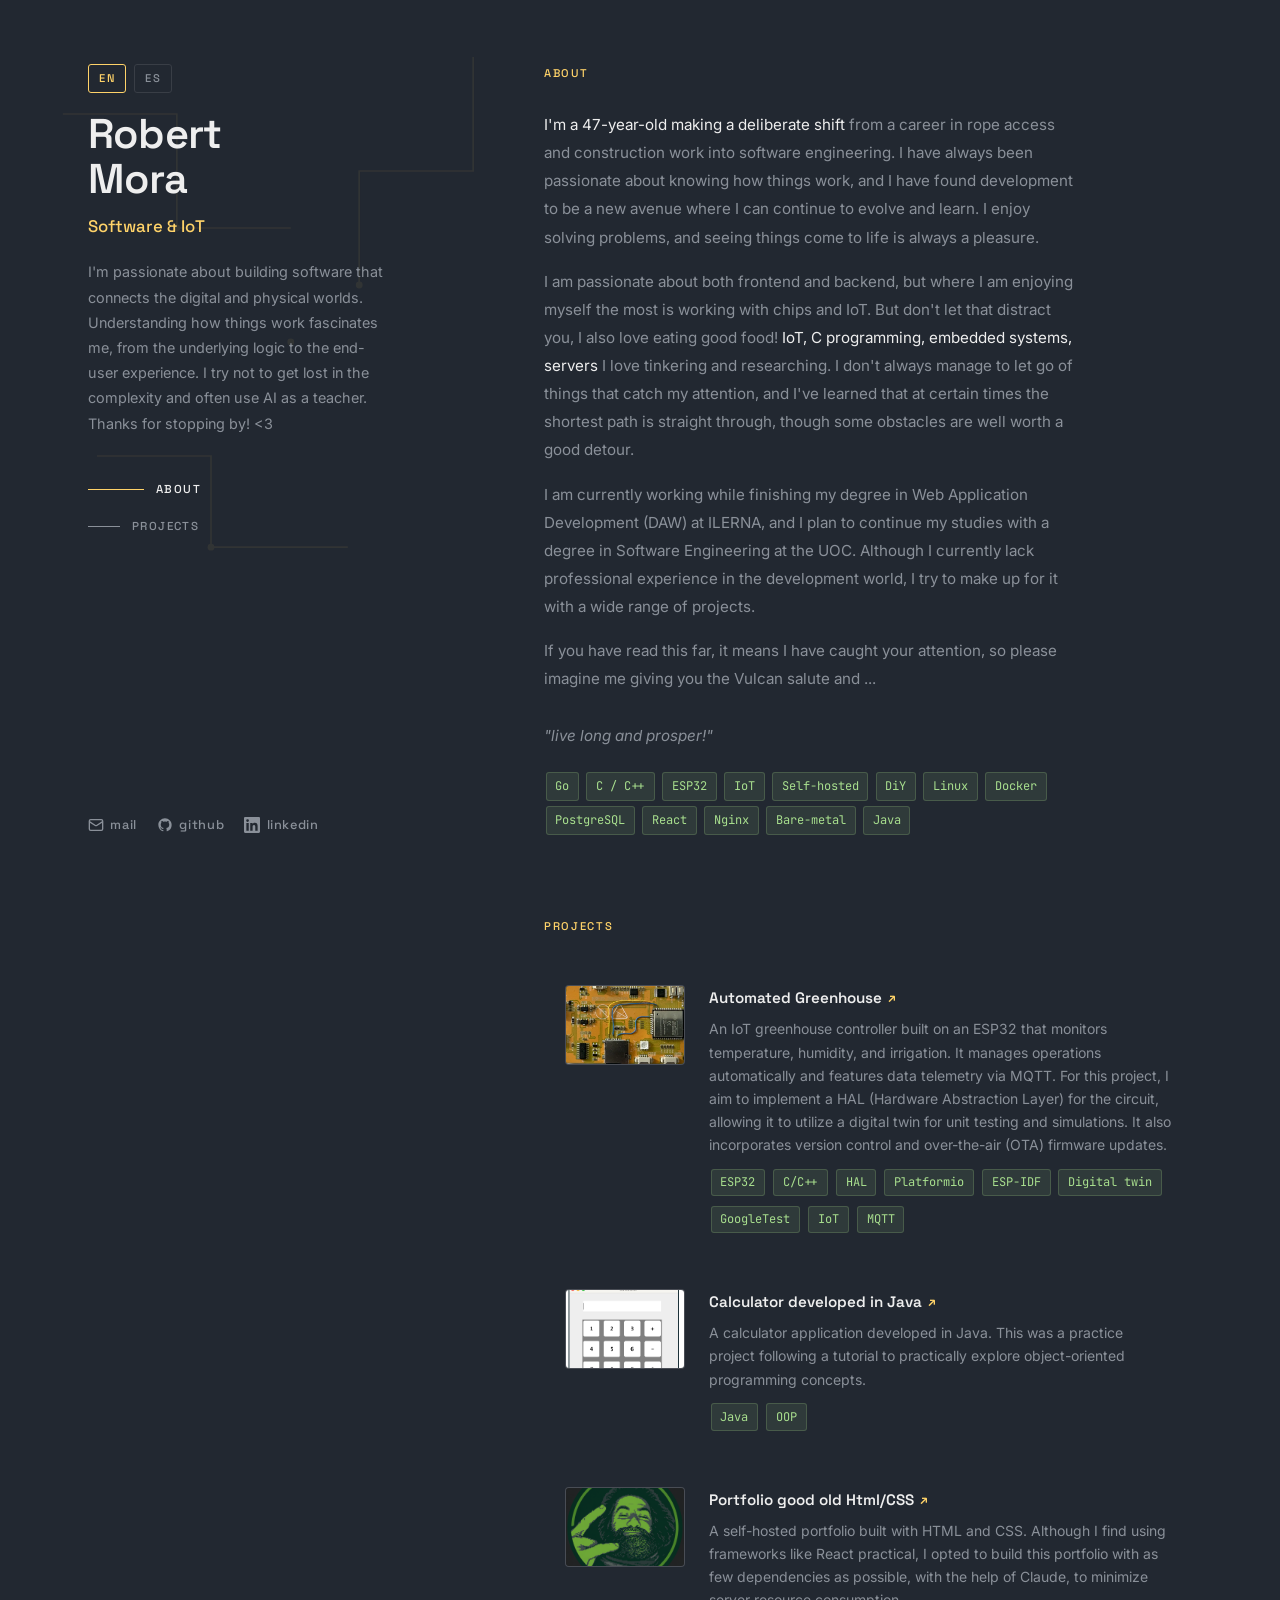
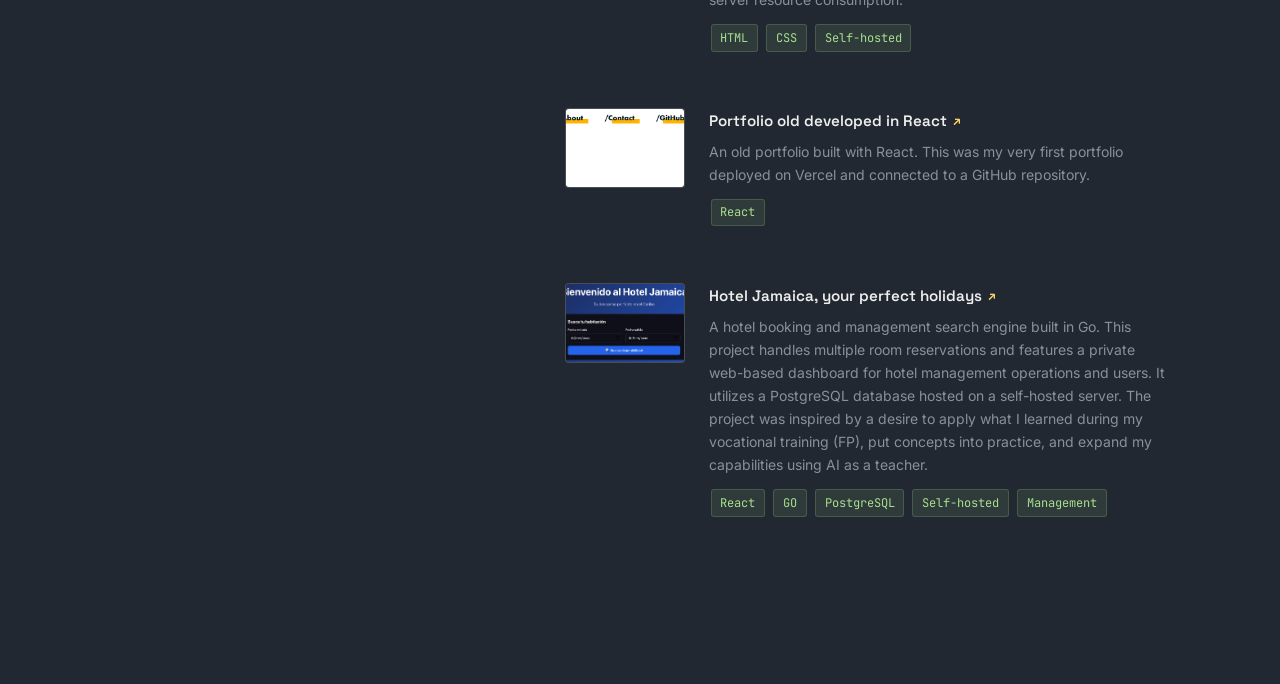
==== html/index.html @ 965823fd "added favicon and img folder, also images" ====
<!DOCTYPE html>
<html lang="en">
<head>
  <meta charset="UTF-8" />
  <meta name="viewport" content="width=device-width, initial-scale=1.0" />
  <meta name="description" content="Robert Mora — Software Engineer specialising in IoT, bare-metal programming and full-stack web development." />
  <title>Robert Mora</title>
  <link rel="stylesheet" href="styles.css" />
  <link rel="icon" type="image/png" href="../img/favicon.png" />
</head>
<body>

  <div class="mobile-indicator" id="mobileIndicator">
    <span class="mobile-section-name" id="mobileSectionName">About</span>
  </div>

  <div class="layout">

    <!-- ── LEFT PANEL ── -->
    <aside class="left" aria-label="Profile">
      <svg class="circuit-bg" viewBox="0 0 400 600" fill="none" xmlns="http://www.w3.org/2000/svg" aria-hidden="true">
        <path d="M20 100 H120 V200 H220 V300" stroke="#FFD369" stroke-width="1.5" class="trace" style="animation-delay:0s"/>
        <path d="M380 50 V150 H280 V250 H180" stroke="#FFD369" stroke-width="1.5" class="trace" style="animation-delay:0.6s"/>
        <path d="M50 400 H150 V480 H300 V550" stroke="#FFD369" stroke-width="1.5" class="trace" style="animation-delay:1.2s"/>
        <circle cx="120" cy="200" r="3" fill="#FFD369"/>
        <circle cx="220" cy="300" r="3" fill="#FFD369"/>
        <circle cx="280" cy="250" r="3" fill="#FFD369"/>
        <circle cx="150" cy="480" r="3" fill="#FFD369"/>
      </svg>

      <div class="left-inner">
        <div>
          <div class="lang-toggle">
            <span class="lang-btn active" aria-current="true">EN</span>
            <a href="spanish.html" class="lang-btn">ES</a>
          </div>

          <h1 class="name">Robert<br>Mora</h1>
          <p class="role">Software & IoT</p>
          <p class="bio">
            I'm passionate about building software that connects the digital and physical worlds.
            Understanding how things work fascinates me, from the underlying logic to the end-user
            experience.
            I try not to get lost in the complexity and often use AI as a teacher.
            Thanks for stopping by! <3
          </p>

          <nav aria-label="Page sections">
            <ul class="nav" id="siteNav">
              <li class="nav-item active" data-target="about">
                <a href="#about">
                  <span class="nav-line" aria-hidden="true"></span>
                  <span class="nav-label">About</span>
                </a>
              </li>
              <li class="nav-item" data-target="projects">
                <a href="#projects">
                  <span class="nav-line" aria-hidden="true"></span>
                  <span class="nav-label">Projects</span>
                </a>
              </li>
            </ul>
          </nav>
        </div>

        <div>
          <nav class="socials" aria-label="Contact and social links">
            <a href="mailto:hola@robertmora.dev" class="social-link" aria-label="Send email">
              <svg viewBox="0 0 24 24" fill="none" stroke="currentColor" stroke-width="2" aria-hidden="true">
                <rect x="2" y="4" width="20" height="16" rx="2"/>
                <path d="m22 7-8.97 5.7a1.94 1.94 0 0 1-2.06 0L2 7"/>
              </svg>
              mail
            </a>
            <a href="https://github.com/robertmoar" class="social-link" target="_blank" rel="noopener noreferrer" aria-label="GitHub profile">
              <svg viewBox="0 0 24 24" fill="currentColor" aria-hidden="true">
                <path d="M12 2C6.477 2 2 6.484 2 12.017c0 4.425 2.865 8.18 6.839 9.504.5.092.682-.217.682-.483 0-.237-.008-.868-.013-1.703-2.782.605-3.369-1.343-3.369-1.343-.454-1.158-1.11-1.466-1.11-1.466-.908-.62.069-.608.069-.608 1.003.07 1.531 1.032 1.531 1.032.892 1.53 2.341 1.088 2.91.832.092-.647.35-1.088.636-1.338-2.22-.253-4.555-1.113-4.555-4.951 0-1.093.39-1.988 1.029-2.688-.103-.253-.446-1.272.098-2.65 0 0 .84-.27 2.75 1.026A9.564 9.564 0 0 1 12 6.844a9.59 9.59 0 0 1 2.504.337c1.909-1.296 2.747-1.027 2.747-1.027.546 1.379.202 2.398.1 2.651.64.7 1.028 1.595 1.028 2.688 0 3.848-2.339 4.695-4.566 4.943.359.309.678.92.678 1.855 0 1.338-.012 2.419-.012 2.747 0 .268.18.58.688.482A10.02 10.02 0 0 0 22 12.017C22 6.484 17.522 2 12 2z"/>
              </svg>
              github
            </a>
            <a href="https://www.linkedin.com/in/robertmorasanchez/" class="social-link" target="_blank" rel="noopener noreferrer" aria-label="LinkedIn profile">
              <svg viewBox="0 0 24 24" fill="currentColor" aria-hidden="true">
                <path d="M20.447 20.452h-3.554v-5.569c0-1.328-.027-3.037-1.852-3.037-1.853 0-2.136 1.445-2.136 2.939v5.667H9.351V9h3.414v1.561h.046c.477-.9 1.637-1.85 3.37-1.85 3.601 0 4.267 2.37 4.267 5.455v6.286zM5.337 7.433a2.062 2.062 0 0 1-2.063-2.065 2.064 2.064 0 1 1 2.063 2.065zm1.782 13.019H3.555V9h3.564v11.452zM22.225 0H1.771C.792 0 0 .774 0 1.729v20.542C0 23.227.792 24 1.771 24h20.451C23.2 24 24 23.227 24 22.271V1.729C24 .774 23.2 0 22.222 0h.003z"/>
              </svg>
              linkedin
            </a>
          </nav>
        </div>
      </div>
    </aside>

    <!-- ── RIGHT PANEL ── -->
    <main class="right">

      <section class="section" id="about" aria-labelledby="about-heading">
        <p class="section-label" id="about-heading">About</p>
        <div class="about-text">
          <p>
            <span class="about-highlight">I'm a 47-year-old making a deliberate shift</span> from
            a career in rope access and construction work into software engineering.
            I have always been passionate about knowing how things work, and I have
            found development to be a new avenue where I can continue to evolve and learn.
            I enjoy solving problems, and seeing things come to life is always a pleasure.
          </p>
          <p>
            I am passionate about both frontend and backend, but where I am enjoying myself the most is
            working with chips and IoT. But don't let that distract you, I also love eating good food!
            <span class="about-highlight">IoT, C programming, embedded systems, servers</span>
            I love tinkering and researching. I don't always manage to let go of things that catch my attention,
            and I've learned that at certain times the shortest path is straight through, though some
            obstacles are well worth a good detour.
          </p>
          <p>
            I am currently working while finishing my degree in Web Application Development (DAW) at ILERNA,
            and I plan to continue my studies with a degree in Software Engineering at the UOC.
            Although I currently lack professional experience in the development world, I try
            to make up for it with a wide range of projects.
          </p>
          <p>
            If you have read this far, it means I have caught your attention, so please imagine
            me giving you the Vulcan salute and ...<br><br>
            <i>"live long and prosper!"</i>
          </p>
          <div class="tags">
            <span class="tag">Go</span>
            <span class="tag">C / C++</span>
            <span class="tag">ESP32</span>
            <span class="tag">IoT</span>
            <span class="tag">Self-hosted</span>
            <span class="tag">DiY</span>
            <span class="tag">Linux</span>
            <span class="tag">Docker</span>
            <span class="tag">PostgreSQL</span>
            <span class="tag">React</span>
            <span class="tag">Nginx</span>
            <span class="tag">Bare-metal</span>
            <span class="tag">Java</span>
          </div>
        </div>
      </section>

      <section class="section" id="projects" aria-labelledby="projects-heading">
        <p class="section-label" id="projects-heading">Projects</p>

        <a class="project-card" href="https://github.com/robertmoar/invernadero" target="_blank" rel="noopener noreferrer" aria-label="Automated Greenhouse project on GitHub">
          <div class="project-img">
            <!--<span class="project-img-icon" aria-hidden="true">🌱</span>-->
            <img src="../img/cyd.png" alt="Cheap Yellow Display">
          </div>
          <div class="project-content">
            <p class="project-title">
              Automated Greenhouse
              <span class="project-arrow" aria-hidden="true">↗</span>
            </p>
            <p class="project-desc">
              An IoT greenhouse controller built on an ESP32 that monitors temperature,
              humidity, and irrigation. It manages operations automatically and features
              data telemetry via MQTT. For this project, I aim to implement a HAL (Hardware Abstraction Layer)
              for the circuit, allowing it to utilize a digital twin for unit testing and simulations.
              It also incorporates version control and over-the-air (OTA) firmware updates.
            </p>
            <div class="project-tags">
              <span class="tag">ESP32</span>
              <span class="tag">C/C++</span>
              <span class="tag">HAL</span>
              <span class="tag">Platformio</span>
              <span class="tag">ESP-IDF</span>
              <span class="tag">Digital twin</span>
              <span class="tag">GoogleTest</span>
              <span class="tag">IoT</span>
              <span class="tag">MQTT</span>
            </div>
          </div>
        </a>

        <a class="project-card" href="https://github.com/robertmoar/javaCalc" target="_blank" rel="noopener noreferrer" aria-label="Java Calculator project on GitHub">
          <div class="project-img">
            <!--<span class="project-img-icon" aria-hidden="true">⌗</span>-->
            <img src="../img/calcul.png" alt="Java calculator">
          </div>
          <div class="project-content">
            <p class="project-title">
              Calculator developed in Java
              <span class="project-arrow" aria-hidden="true">↗</span>
            </p>
            <p class="project-desc">
              A calculator application developed in Java. This was a practice
              project following a tutorial to practically explore object-oriented programming concepts.
            </p>
            <div class="project-tags">
              <span class="tag">Java</span>
              <span class="tag">OOP</span>
            </div>
          </div>
        </a>

        <a class="project-card" href="https://github.com/robertmoar/portfolio" target="_blank" rel="noopener noreferrer" aria-label="Proyecto Portfolio en GitHub">
          <div class="project-img">
            <!--<span class="project-img-icon" aria-hidden="true">⌗</span>-->
            <img src="../img/logoRoPortafoli.png" alt="robert good vibes">
          </div>
          <div class="project-content">
            <p class="project-title">
              Portfolio good old Html/CSS
              <span class="project-arrow" aria-hidden="true">↗</span>
            </p>
            <p class="project-desc">
              A self-hosted portfolio built with HTML and CSS. Although
              I find using frameworks like React practical, I opted to
              build this portfolio with as few dependencies as possible,
              with the help of Claude, to minimize server resource consumption.
            </p>
            <div class="project-tags">
              <span class="tag">HTML</span>
              <span class="tag">CSS</span>
              <span class="tag">Self-hosted</span>
            </div>
          </div>
        </a>

        <a class="project-card" href="https://portfoliold.robertmora.dev/" target="_blank" rel="noopener noreferrer" aria-label="Proyecto Portfolio en GitHub">
          <div class="project-img">
            <!--<span class="project-img-icon" aria-hidden="true">⌗</span>-->
            <img src="../img/portold.png" alt="screen shot old portfolio">
          </div>
          <div class="project-content">
            <p class="project-title">
              Portfolio old developed in React
              <span class="project-arrow" aria-hidden="true">↗</span>
            </p>
            <p class="project-desc">
              An old portfolio built with React.
              This was my very first portfolio deployed
              on Vercel and connected to a GitHub repository.
            </p>
            <div class="project-tags">
              <span class="tag">React</span>
            </div>
          </div>
        </a>

        <a class="project-card" href="https://hotel.robertmora.dev/" target="_blank" rel="noopener noreferrer" aria-label="Proyecto Portfolio en GitHub">
          <div class="project-img">
            <!--<span class="project-img-icon" aria-hidden="true">⌗</span>-->
            <img src="../img/jamaicahotel.png" alt="screen shot hotel website">
          </div>
          <div class="project-content">
            <p class="project-title">
              Hotel Jamaica, your perfect holidays
              <span class="project-arrow" aria-hidden="true">↗</span>
            </p>
            <p class="project-desc">
              A hotel booking and management search engine built in Go.
              This project handles multiple room reservations and features
              a private web-based dashboard for hotel management operations and users.
              It utilizes a PostgreSQL database hosted on a self-hosted server.
              The project was inspired by a desire to apply what I learned during
              my vocational training (FP), put concepts into practice, and expand
              my capabilities using AI as a teacher.
            </p>
            <div class="project-tags">
              <span class="tag">React</span>
              <span class="tag">GO</span>
              <span class="tag">PostgreSQL</span>
              <span class="tag">Self-hosted</span>
              <span class="tag">Management</span>
            </div>
          </div>
        </a>

      </section>

    </main>
  </div>

  <script>
    const sections = ['about', 'projects'];
    const navItems = document.querySelectorAll('#siteNav .nav-item');
    const mobileName = document.getElementById('mobileSectionName');
    const labels = { about: 'About', projects: 'Projects' };

    function getActive() {
      const scrollY = window.scrollY + 120;
      let current = sections[0];
      sections.forEach(id => {
        const el = document.getElementById(id);
        if (el && el.offsetTop <= scrollY) current = id;
      });
      return current;
    }

    function updateNav() {
      const current = getActive();
      navItems.forEach(item => {
        item.classList.toggle('active', item.dataset.target === current);
      });
      if (mobileName) mobileName.textContent = labels[current] || '';
    }

    window.addEventListener('scroll', updateNav, { passive: true });
    updateNav();
  </script>

</body>
</html>
---- html/styles.css ----
@import url('https://fonts.googleapis.com/css2?family=Space+Grotesk:wght@400;500;600&family=Inter:wght@400;500&family=JetBrains+Mono:wght@400&display=swap');

*, *::before, *::after {
  margin: 0;
  padding: 0;
  box-sizing: border-box;
}

:root {
  --bg:      #222831;
  --surface: #393E46;
  --gold:    #FFD369;
  --text:    #EEEEEE;
  --green:   #A8DF8E;
  --muted:   #8a9099;
  --font-display: 'Space Grotesk', sans-serif;
  --font-body:    'Inter', sans-serif;
  --font-mono:    'JetBrains Mono', monospace;
}

html { scroll-behavior: smooth; }

body {
  background: var(--bg);
  color: var(--text);
  font-family: var(--font-body);
  min-height: 100vh;
  line-height: 1.7;
}

/* ── LAYOUT ── */
.layout {
  display: flex;
  min-height: 100vh;
  max-width: 1200px;
  margin: 0 auto;
}

/* ── LEFT PANEL ── */
.left {
  width: 38%;
  padding: 4rem 3rem;
  position: sticky;
  top: 0;
  height: 100vh;
  display: flex;
  flex-direction: column;
  justify-content: space-between;
  overflow: hidden;
}

.circuit-bg {
  position: absolute;
  inset: 0;
  opacity: 0.07;
  pointer-events: none;
}

.left-inner {
  position: relative;
  z-index: 1;
  display: flex;
  flex-direction: column;
  height: 100%;
  justify-content: space-between;
}

.name {
  font-family: var(--font-display);
  font-size: 2.6rem;
  font-weight: 600;
  line-height: 1.08;
  color: var(--text);
  letter-spacing: -0.02em;
}

.role {
  font-family: var(--font-display);
  font-size: 1.05rem;
  font-weight: 500;
  color: var(--gold);
  margin-top: 0.6rem;
}

.bio {
  font-size: 0.9rem;
  color: var(--muted);
  line-height: 1.75;
  margin-top: 1.2rem;
  max-width: 300px;
}

/* ── NAV ── */
.nav {
  display: flex;
  flex-direction: column;
  gap: 0.6rem;
  margin-top: 2.5rem;
  list-style: none;
}

.nav-item a {
  display: flex;
  align-items: center;
  gap: 0.75rem;
  text-decoration: none;
  padding: 0.25rem 0;
  transition: all 0.2s;
}

.nav-line {
  width: 2rem;
  height: 1px;
  background: var(--muted);
  transition: all 0.2s;
  flex-shrink: 0;
}

.nav-label {
  font-family: var(--font-display);
  font-size: 0.72rem;
  font-weight: 500;
  letter-spacing: 0.12em;
  text-transform: uppercase;
  color: var(--muted);
  transition: all 0.2s;
}

.nav-item a:hover .nav-line,
.nav-item.active .nav-line {
  width: 3.5rem;
  background: var(--gold);
}

.nav-item a:hover .nav-label,
.nav-item.active .nav-label {
  color: var(--text);
}

/* ── LANG TOGGLE ── */
.lang-toggle {
  display: flex;
  gap: 0.5rem;
  margin-bottom: 1.2rem;
}

.lang-btn {
  background: none;
  border: 1px solid var(--surface);
  color: var(--muted);
  font-family: var(--font-display);
  font-size: 0.7rem;
  font-weight: 500;
  letter-spacing: 0.1em;
  padding: 0.25rem 0.65rem;
  cursor: pointer;
  transition: all 0.2s;
  border-radius: 3px;
  text-decoration: none;
  display: inline-block;
}

.lang-btn.active {
  border-color: var(--gold);
  color: var(--gold);
}

.lang-btn:hover {
  border-color: var(--text);
  color: var(--text);
}

/* ── SOCIALS ── */
.socials {
  display: flex;
  gap: 1.25rem;
  align-items: center;
  flex-wrap: wrap;
}

.social-link {
  color: var(--muted);
  text-decoration: none;
  font-size: 0.8rem;
  font-family: var(--font-display);
  font-weight: 500;
  letter-spacing: 0.05em;
  transition: color 0.2s;
  display: flex;
  align-items: center;
  gap: 0.4rem;
}

.social-link:hover { color: var(--gold); }

.social-link svg {
  width: 16px;
  height: 16px;
  flex-shrink: 0;
}

/* ── RIGHT PANEL ── */
.right {
  flex: 1;
  padding: 4rem 3rem;
}

/* ── SECTIONS ── */
.section {
  margin-bottom: 5rem;
  scroll-margin-top: 2rem;
}

.section-label {
  font-family: var(--font-display);
  font-size: 0.7rem;
  font-weight: 500;
  letter-spacing: 0.15em;
  text-transform: uppercase;
  color: var(--gold);
  margin-bottom: 1.75rem;
}

/* ── ABOUT ── */
.about-text {
  font-size: 0.95rem;
  line-height: 1.85;
  color: var(--muted);
  max-width: 540px;
}

.about-text p + p { margin-top: 1rem; }

.about-highlight { color: var(--text); }

/* ── TAGS ── */
.tag {
  display: inline-block;
  font-family: var(--font-mono);
  font-size: 0.75rem;
  color: var(--green);
  background: rgba(168, 223, 142, 0.1);
  border: 1px solid rgba(168, 223, 142, 0.2);
  padding: 0.15rem 0.55rem;
  border-radius: 3px;
  margin: 0.15rem 0.1rem;
}

.tags { margin-top: 1.25rem; }

/* ── PROJECT CARDS ── */
.project-card {
  display: flex;
  gap: 1.5rem;
  padding: 1.25rem;
  border-radius: 8px;
  border: 1px solid transparent;
  transition: all 0.2s;
  margin-bottom: 0.75rem;
  text-decoration: none;
  color: inherit;
}

.project-card:hover {
  background: var(--surface);
  border-color: rgba(255, 211, 105, 0.15);
}

.project-img {
  width: 120px;
  height: 80px;
  border-radius: 4px;
  flex-shrink: 0;
  background: var(--surface);
  border: 1px solid rgba(255, 255, 255, 0.08);
  overflow: hidden;
  display: flex;
  align-items: center;
  justify-content: center;
}

.project-img img {
  width: 100%;
  height: 100%;
  object-fit: cover;
}

.project-img-icon {
  font-size: 1.8rem;
  opacity: 0.5;
}

.project-content { flex: 1; }

.project-title {
  font-family: var(--font-display);
  font-size: 0.95rem;
  font-weight: 600;
  color: var(--text);
  display: flex;
  align-items: center;
  gap: 0.4rem;
  transition: color 0.2s;
}

.project-card:hover .project-title { color: var(--gold); }

.project-arrow {
  font-size: 0.8rem;
  color: var(--gold);
  transition: transform 0.2s;
  display: inline-block;
}

.project-card:hover .project-arrow { transform: translate(2px, -2px); }

.project-desc {
  font-size: 0.875rem;
  color: var(--muted);
  line-height: 1.65;
  margin-top: 0.4rem;
}

.project-tags {
  display: flex;
  flex-wrap: wrap;
  gap: 0.3rem;
  margin-top: 0.65rem;
}

/* ── MOBILE NAV INDICATOR ── */
.mobile-indicator {
  display: none;
  position: sticky;
  top: 0;
  z-index: 100;
  background: rgba(34, 40, 49, 0.96);
  backdrop-filter: blur(10px);
  -webkit-backdrop-filter: blur(10px);
  padding: 0.75rem 1.5rem;
  border-bottom: 1px solid rgba(255, 211, 105, 0.12);
}

.mobile-section-name {
  font-family: var(--font-display);
  font-size: 0.7rem;
  font-weight: 500;
  letter-spacing: 0.12em;
  text-transform: uppercase;
  color: var(--gold);
}

/* ── CIRCUIT ANIMATION ── */
@keyframes trace-draw {
  to { stroke-dashoffset: 0; }
}

.trace {
  stroke-dasharray: 300;
  stroke-dashoffset: 300;
  animation: trace-draw 3s ease forwards;
}

/* ── RESPONSIVE ── */
@media (max-width: 768px) {
  .layout { flex-direction: column; }

  .left {
    width: 100%;
    height: auto;
    position: static;
    padding: 2.5rem 1.5rem 1.5rem;
  }

  .bio { max-width: 100%; }
  .nav { display: none; }
  .mobile-indicator { display: block; }

  .right { padding: 0 1.5rem 3rem; }

  .section { margin-bottom: 3.5rem; }

  .project-card { flex-direction: column; }

  .project-img {
    width: 100%;
    height: 180px;
  }
}
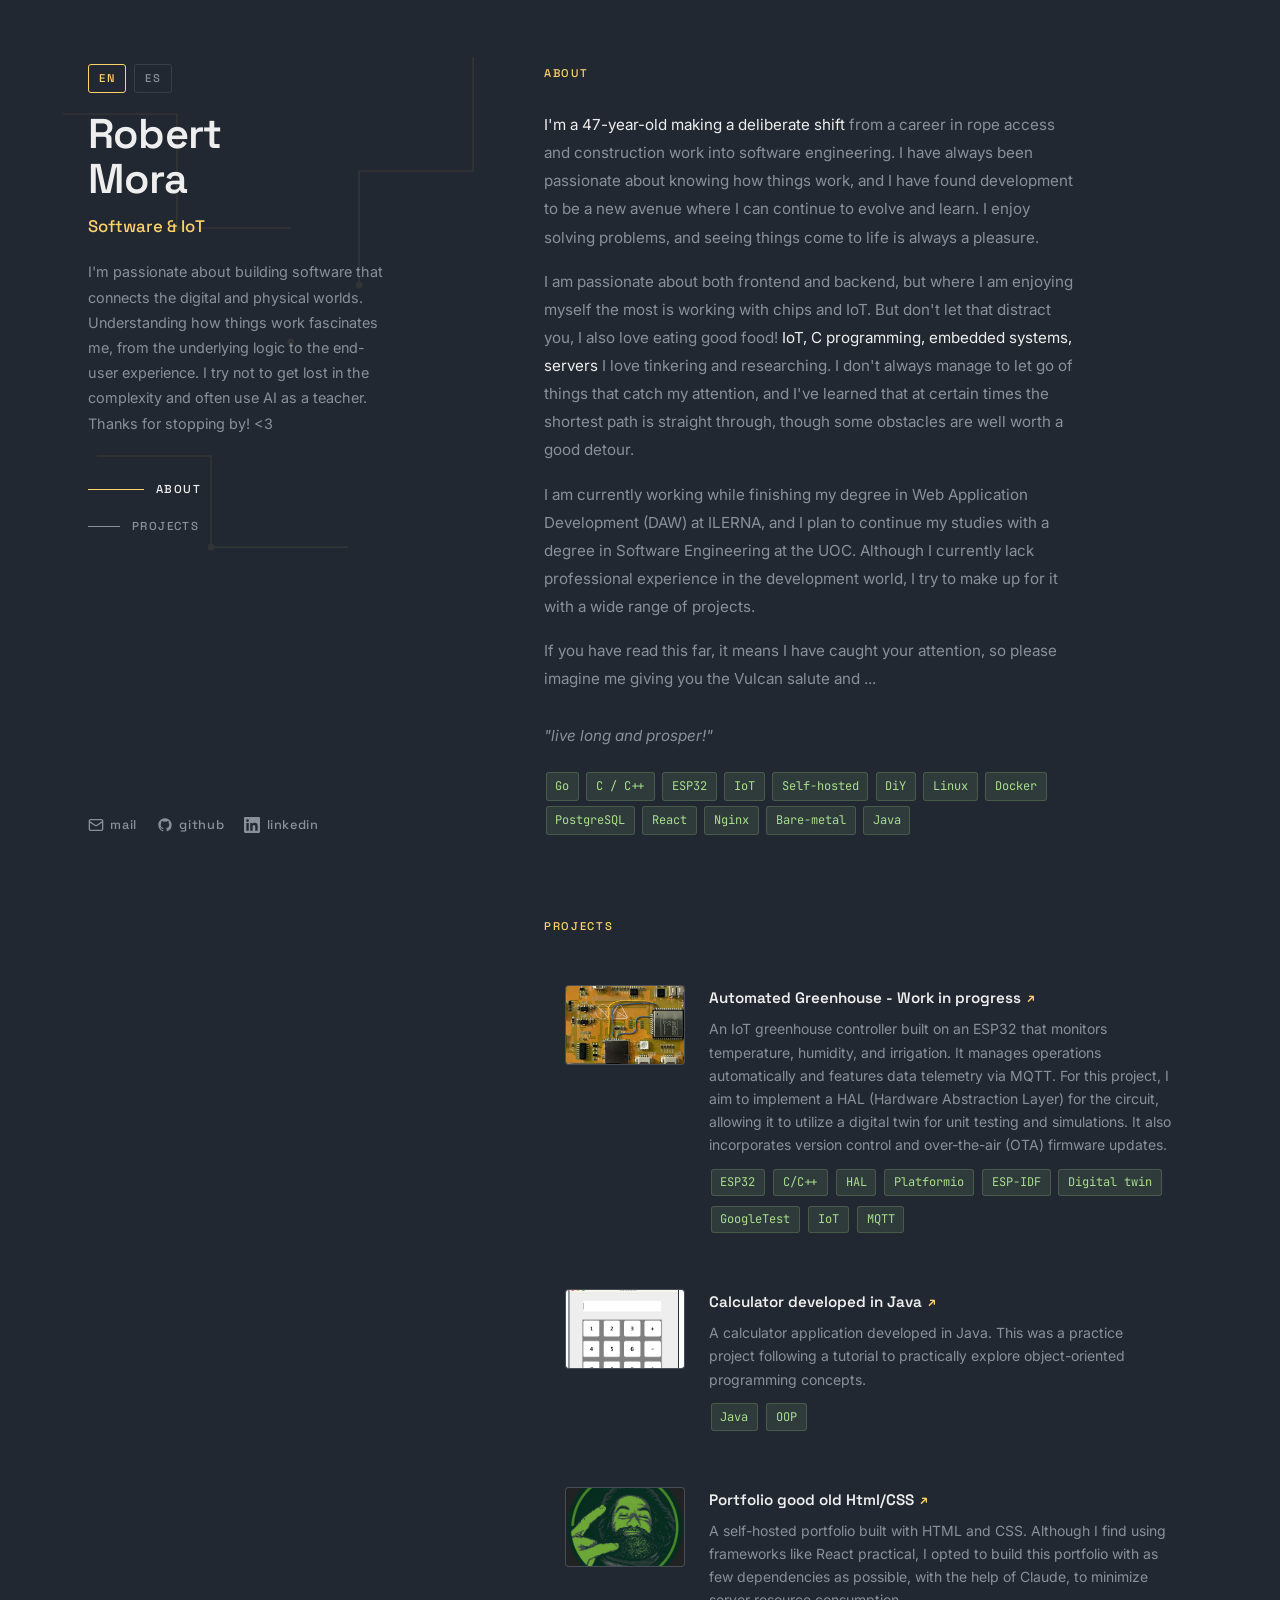
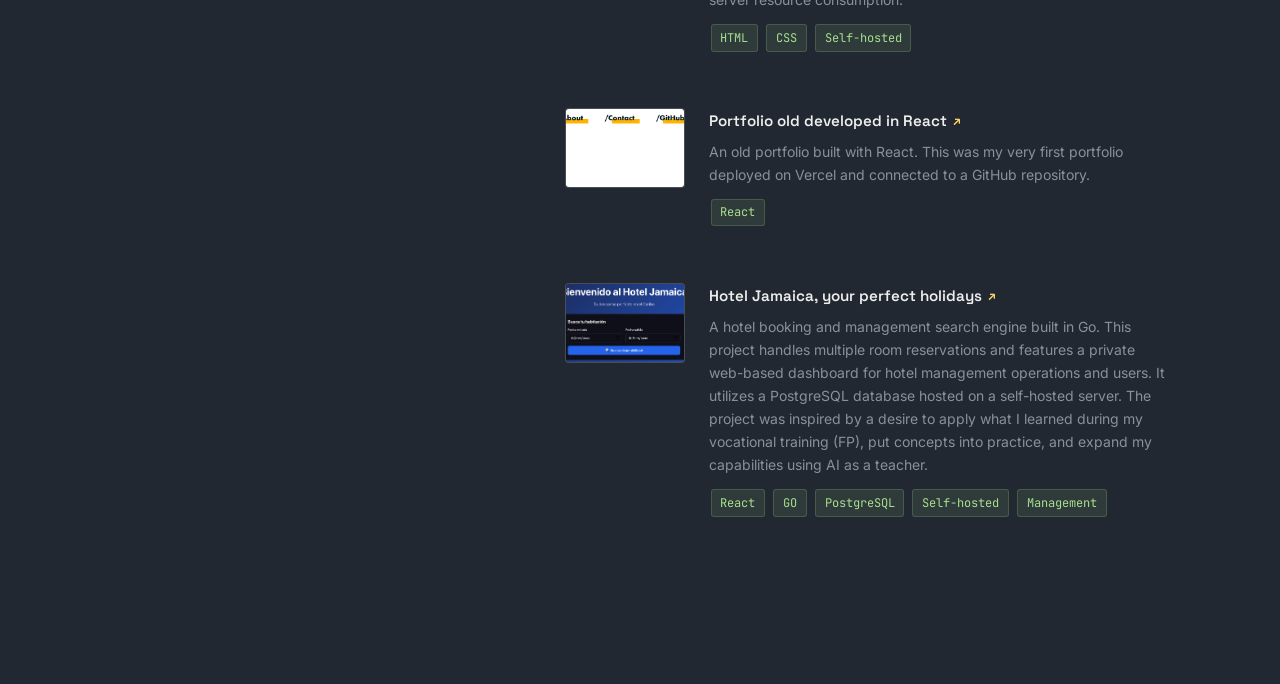
==== commit 36e37833: "work in progress" ====
--- a/html/index.html
+++ b/html/index.html
@@ -6,7 +6,7 @@
   <meta name="description" content="Robert Mora — Software Engineer specialising in IoT, bare-metal programming and full-stack web development." />
   <title>Robert Mora</title>
   <link rel="stylesheet" href="styles.css" />
-  <link rel="icon" type="image/png" href="../img/favicon.png" />
+  <link rel="icon" type="image/png" href="./img/favicon.png" />
 </head>
 <body>
 
@@ -149,7 +149,7 @@
           </div>
           <div class="project-content">
             <p class="project-title">
-              Automated Greenhouse
+              Automated Greenhouse - Work in progress
               <span class="project-arrow" aria-hidden="true">↗</span>
             </p>
             <p class="project-desc">
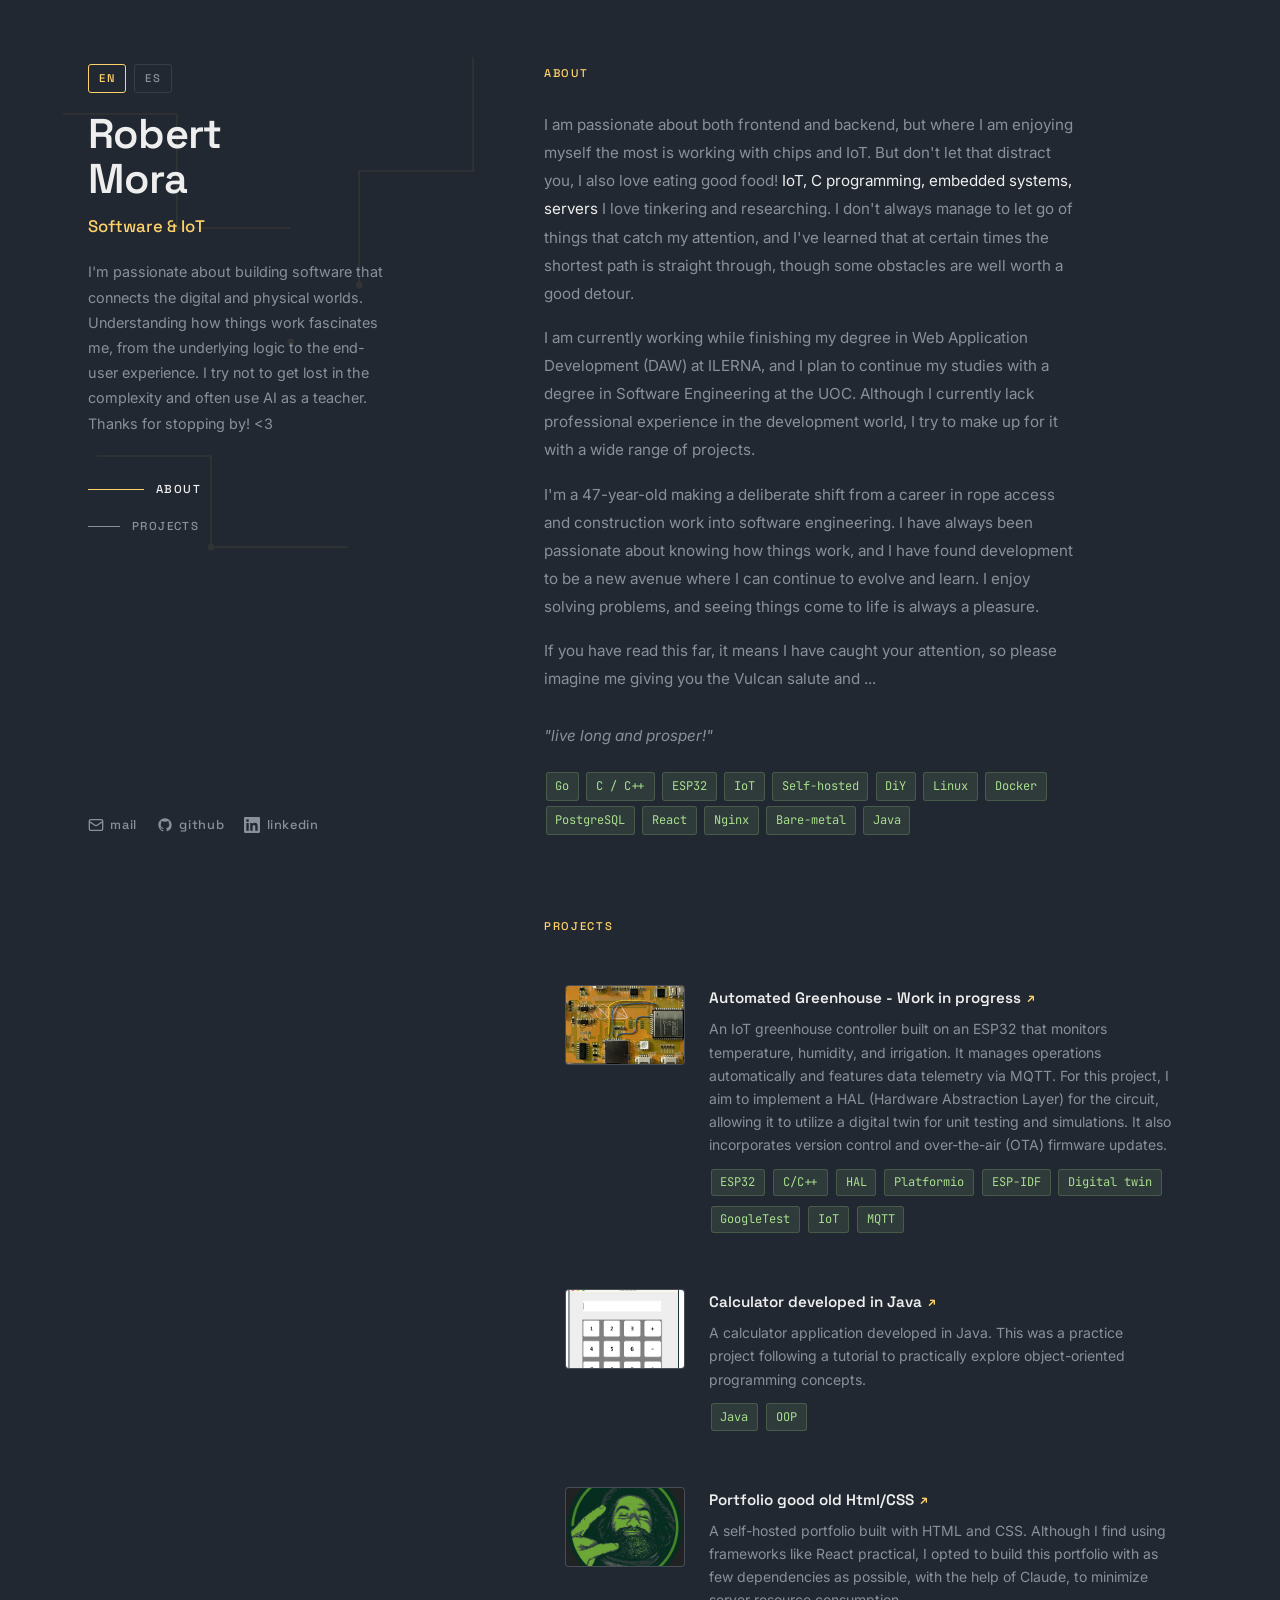
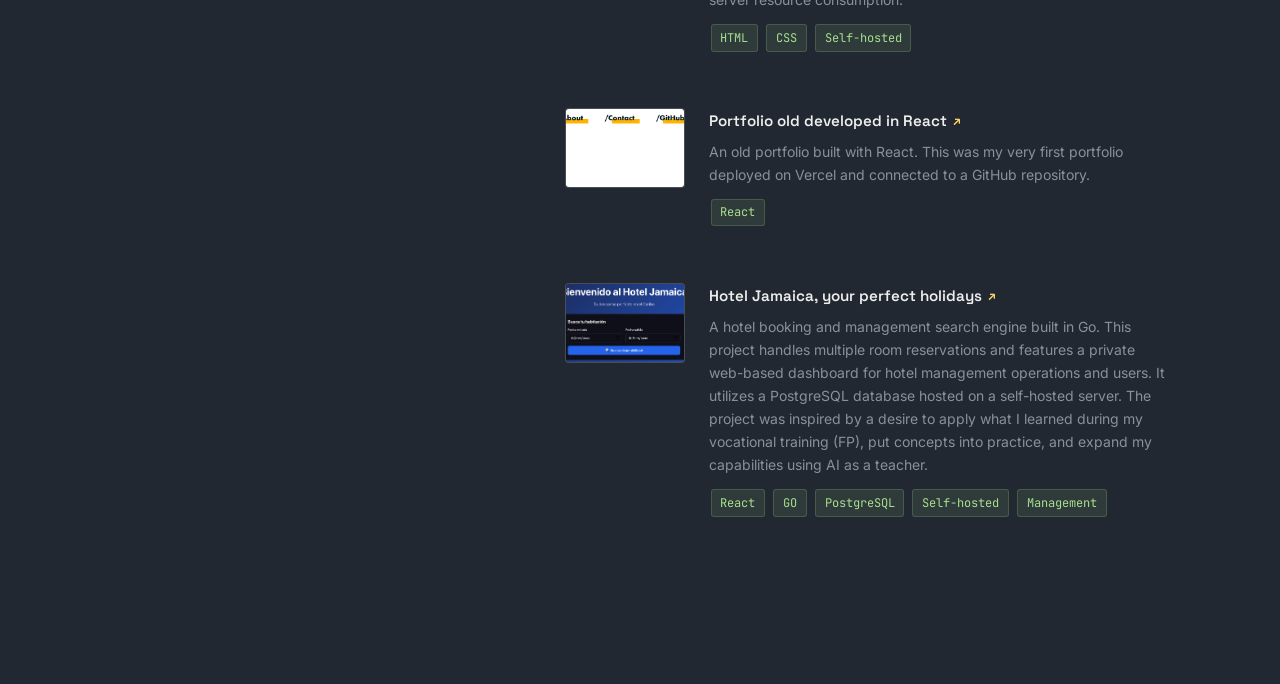
==== commit 64f2b641: "changed som p" ====
--- a/html/index.html
+++ b/html/index.html
@@ -3,7 +3,7 @@
 <head>
   <meta charset="UTF-8" />
   <meta name="viewport" content="width=device-width, initial-scale=1.0" />
-  <meta name="description" content="Robert Mora — Software Engineer specialising in IoT, bare-metal programming and full-stack web development." />
+  <meta name="description" content="Robert Mora — Software & IoT, bare-metal programming and full-stack web development." />
   <title>Robert Mora</title>
   <link rel="stylesheet" href="styles.css" />
   <link rel="icon" type="image/png" href="./img/favicon.png" />
@@ -96,13 +96,6 @@
         <p class="section-label" id="about-heading">About</p>
         <div class="about-text">
           <p>
-            <span class="about-highlight">I'm a 47-year-old making a deliberate shift</span> from
-            a career in rope access and construction work into software engineering.
-            I have always been passionate about knowing how things work, and I have
-            found development to be a new avenue where I can continue to evolve and learn.
-            I enjoy solving problems, and seeing things come to life is always a pleasure.
-          </p>
-          <p>
             I am passionate about both frontend and backend, but where I am enjoying myself the most is
             working with chips and IoT. But don't let that distract you, I also love eating good food!
             <span class="about-highlight">IoT, C programming, embedded systems, servers</span>
@@ -115,6 +108,13 @@
             and I plan to continue my studies with a degree in Software Engineering at the UOC.
             Although I currently lack professional experience in the development world, I try
             to make up for it with a wide range of projects.
+          </p>
+          <p>
+            I'm a 47-year-old making a deliberate shift from
+            a career in rope access and construction work into software engineering.
+            I have always been passionate about knowing how things work, and I have
+            found development to be a new avenue where I can continue to evolve and learn.
+            I enjoy solving problems, and seeing things come to life is always a pleasure.
           </p>
           <p>
             If you have read this far, it means I have caught your attention, so please imagine
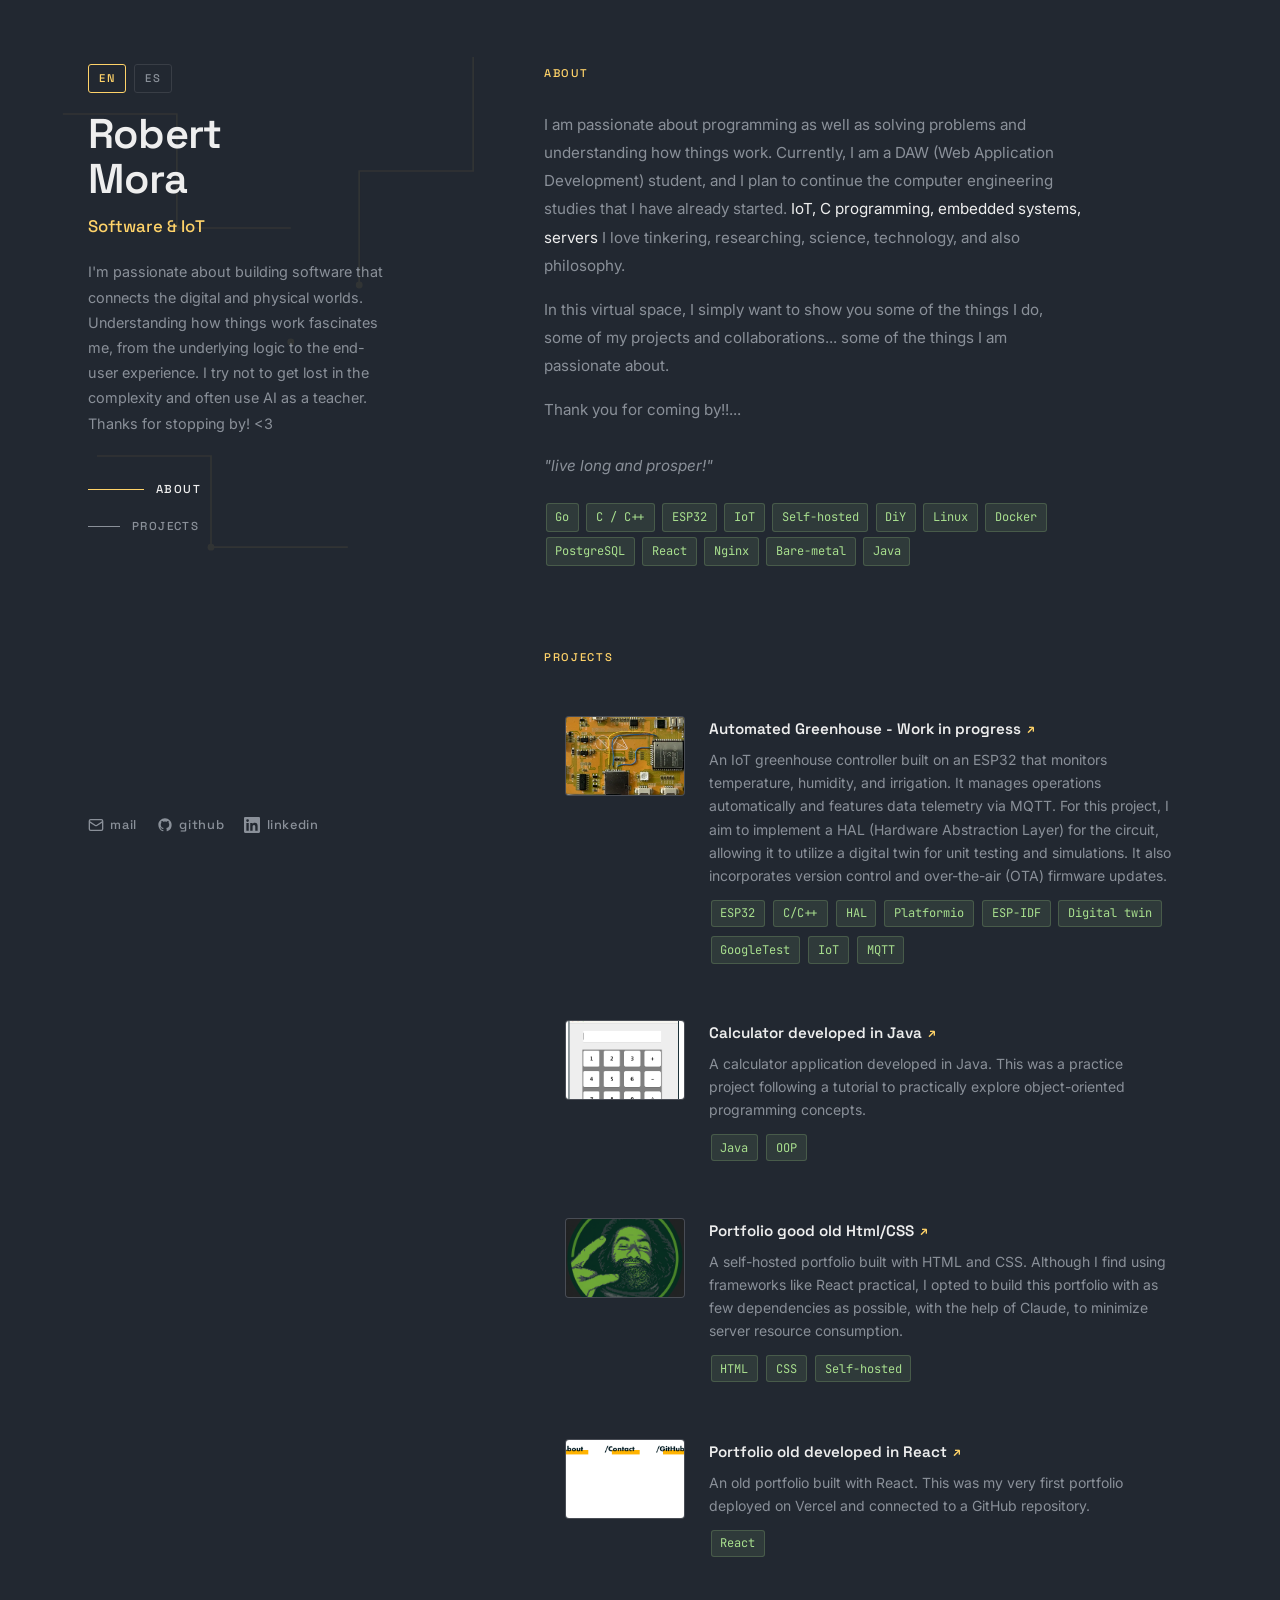
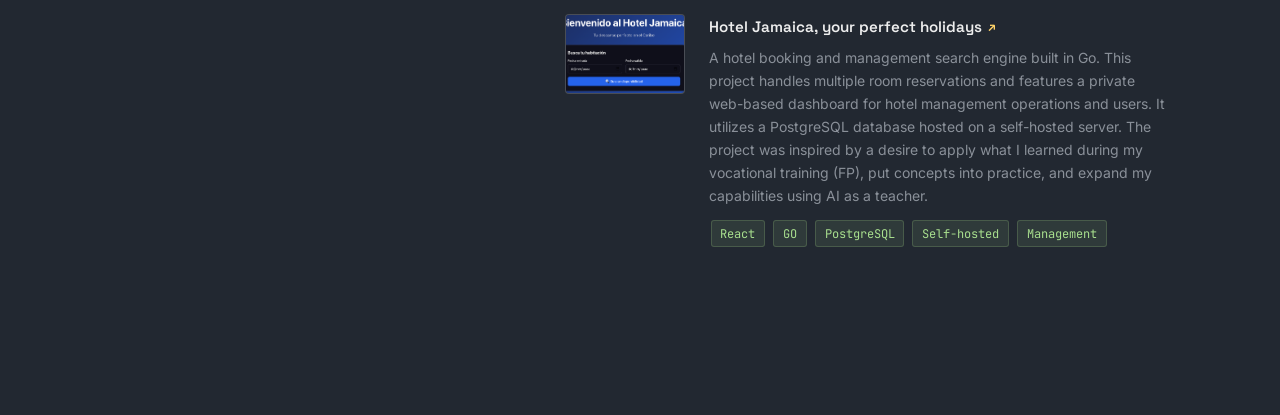
==== commit 6f27ec9d: "changes on the about textfor spanish and english" ====
--- a/html/index.html
+++ b/html/index.html
@@ -96,29 +96,18 @@
         <p class="section-label" id="about-heading">About</p>
         <div class="about-text">
           <p>
-            I am passionate about both frontend and backend, but where I am enjoying myself the most is
-            working with chips and IoT. But don't let that distract you, I also love eating good food!
-            <span class="about-highlight">IoT, C programming, embedded systems, servers</span>
-            I love tinkering and researching. I don't always manage to let go of things that catch my attention,
-            and I've learned that at certain times the shortest path is straight through, though some
-            obstacles are well worth a good detour.
+            I am passionate about programming as well as solving problems and understanding how
+            things work. Currently, I am a DAW (Web Application Development) student, and I plan to continue
+            the computer engineering studies that I have already started.
+            <span class="about-highlight">IoT, C programming, embedded systems, servers</span> I love tinkering,
+            researching, science, technology, and also philosophy.
           </p>
           <p>
-            I am currently working while finishing my degree in Web Application Development (DAW) at ILERNA,
-            and I plan to continue my studies with a degree in Software Engineering at the UOC.
-            Although I currently lack professional experience in the development world, I try
-            to make up for it with a wide range of projects.
+            In this virtual space, I simply want to show you some of the things I do, some of my projects
+            and collaborations... some of the things I am passionate about.
           </p>
           <p>
-            I'm a 47-year-old making a deliberate shift from
-            a career in rope access and construction work into software engineering.
-            I have always been passionate about knowing how things work, and I have
-            found development to be a new avenue where I can continue to evolve and learn.
-            I enjoy solving problems, and seeing things come to life is always a pleasure.
-          </p>
-          <p>
-            If you have read this far, it means I have caught your attention, so please imagine
-            me giving you the Vulcan salute and ...<br><br>
+            Thank you for coming by!!...<br><br>
             <i>"live long and prosper!"</i>
           </p>
           <div class="tags">
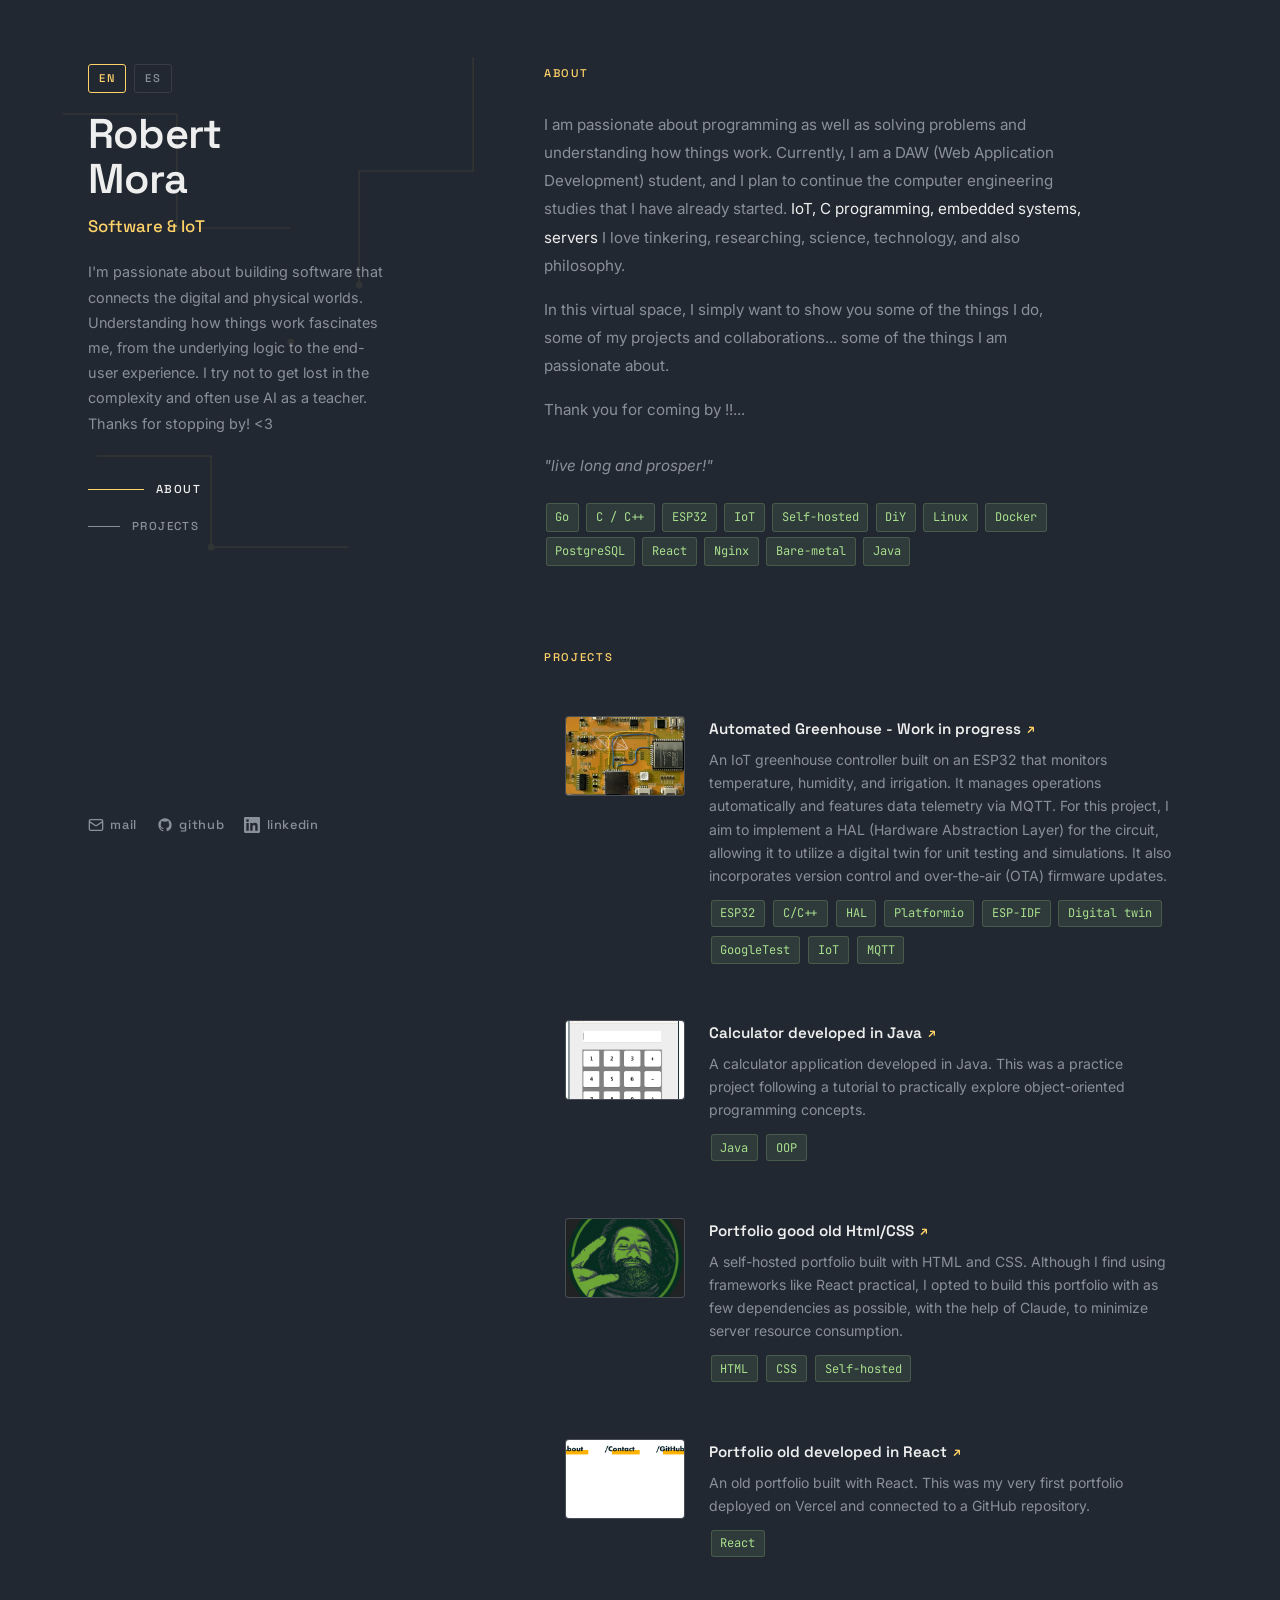
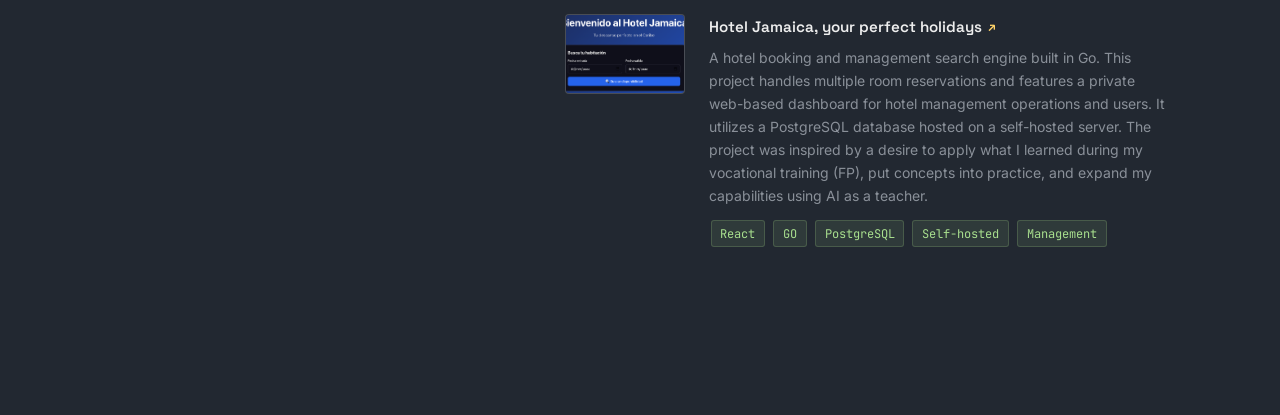
==== commit c0aaf09e: "changes on the about textfor spanish and english" ====
--- a/html/index.html
+++ b/html/index.html
@@ -107,7 +107,7 @@
             and collaborations... some of the things I am passionate about.
           </p>
           <p>
-            Thank you for coming by!!...<br><br>
+            Thank you for coming by !!...<br><br>
             <i>"live long and prosper!"</i>
           </p>
           <div class="tags">
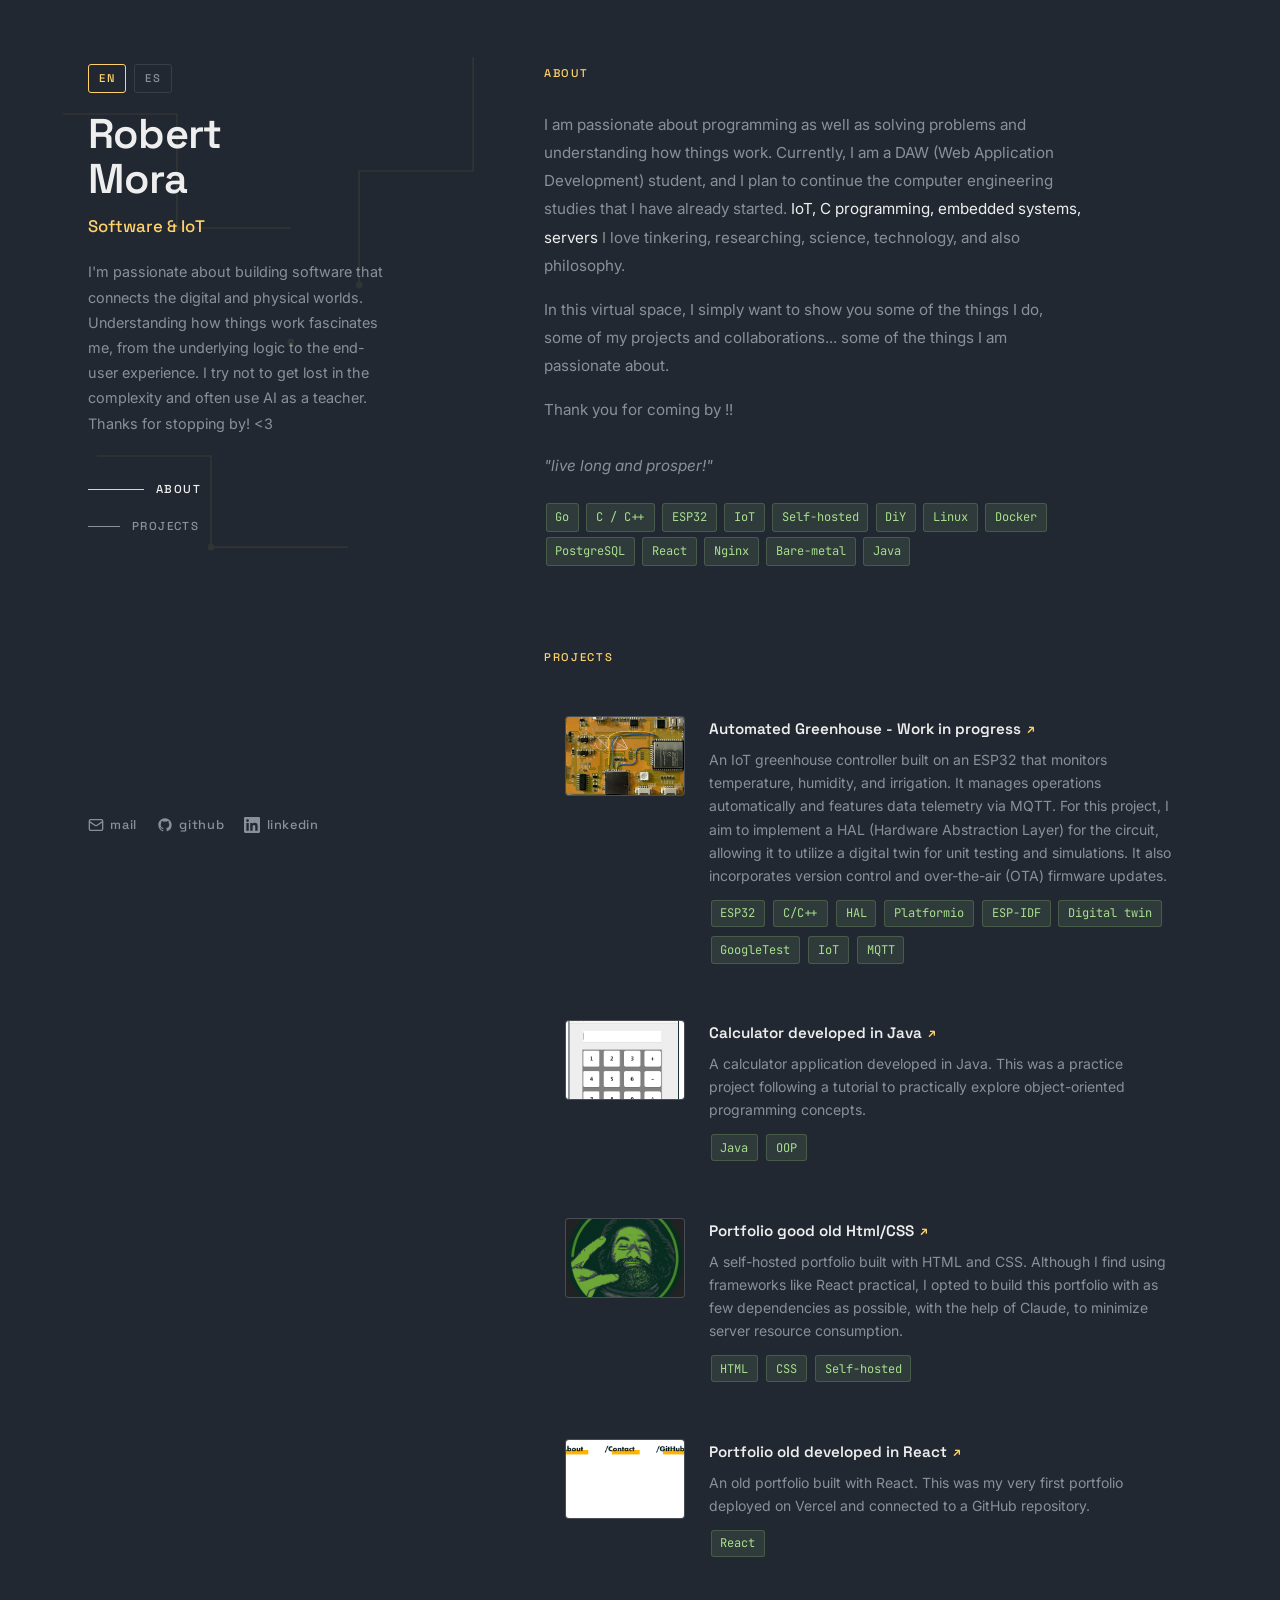
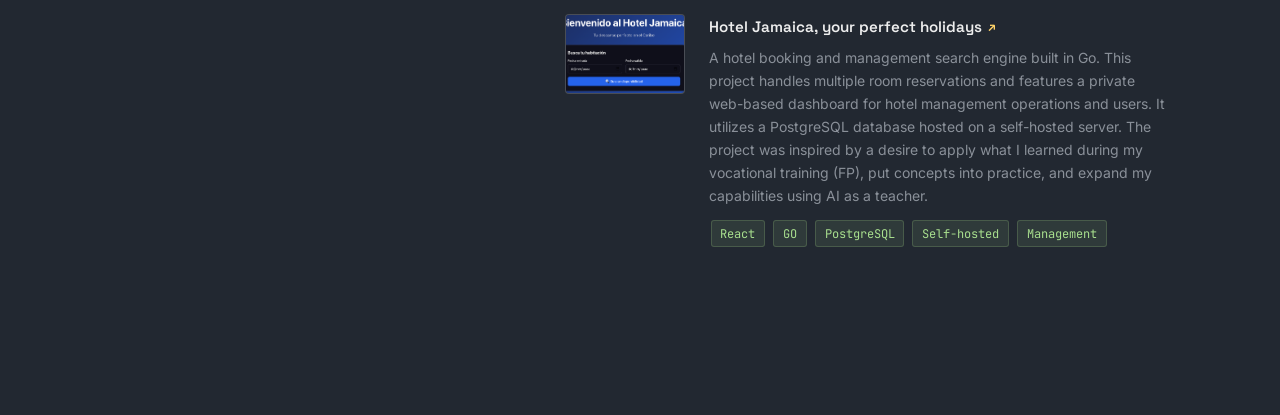
==== commit f1d57905: "changes on the about textfor spanish and english" ====
--- a/html/index.html
+++ b/html/index.html
@@ -107,7 +107,7 @@
             and collaborations... some of the things I am passionate about.
           </p>
           <p>
-            Thank you for coming by !!...<br><br>
+            Thank you for coming by !!<br><br>
             <i>"live long and prosper!"</i>
           </p>
           <div class="tags">
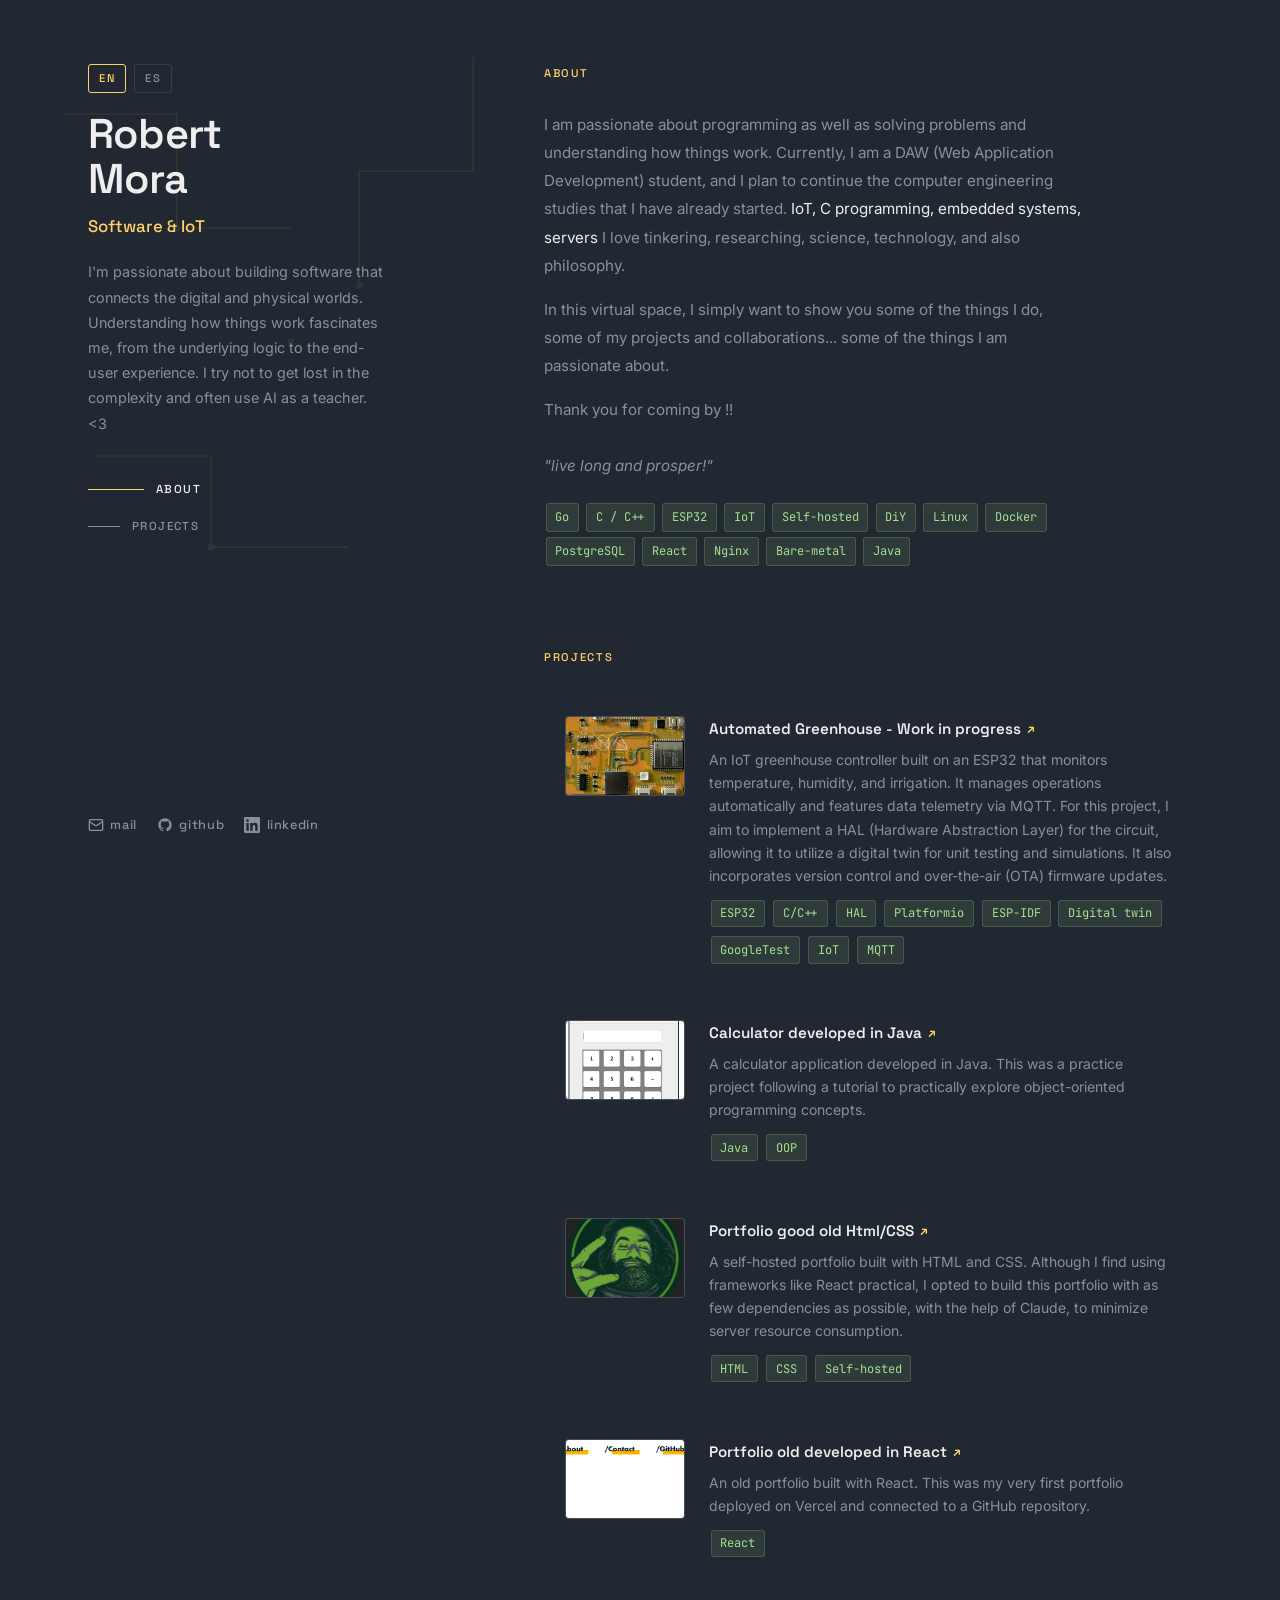
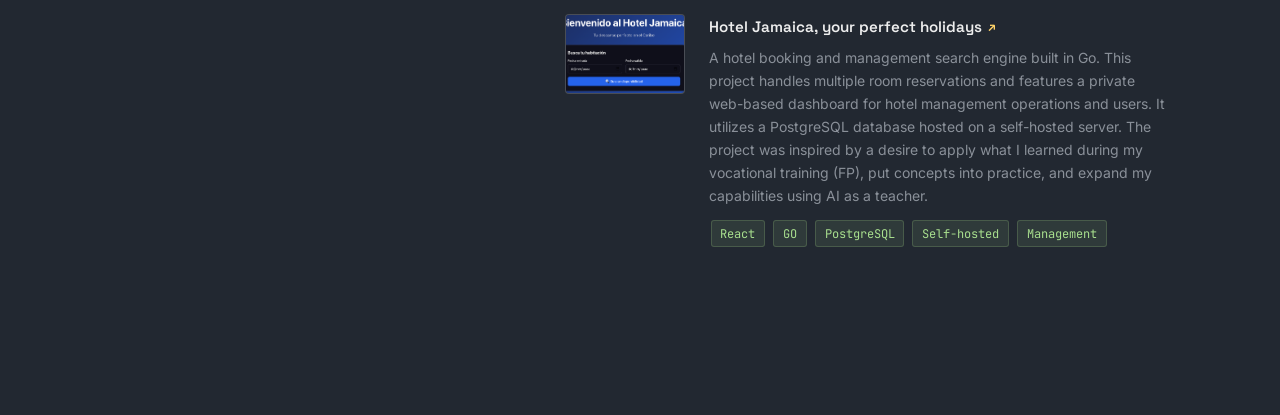
==== commit 0293e195: "changes on the about textfor spanish and english" ====
--- a/html/index.html
+++ b/html/index.html
@@ -42,7 +42,7 @@
             Understanding how things work fascinates me, from the underlying logic to the end-user
             experience.
             I try not to get lost in the complexity and often use AI as a teacher.
-            Thanks for stopping by! <3
+            <3
           </p>
 
           <nav aria-label="Page sections">
